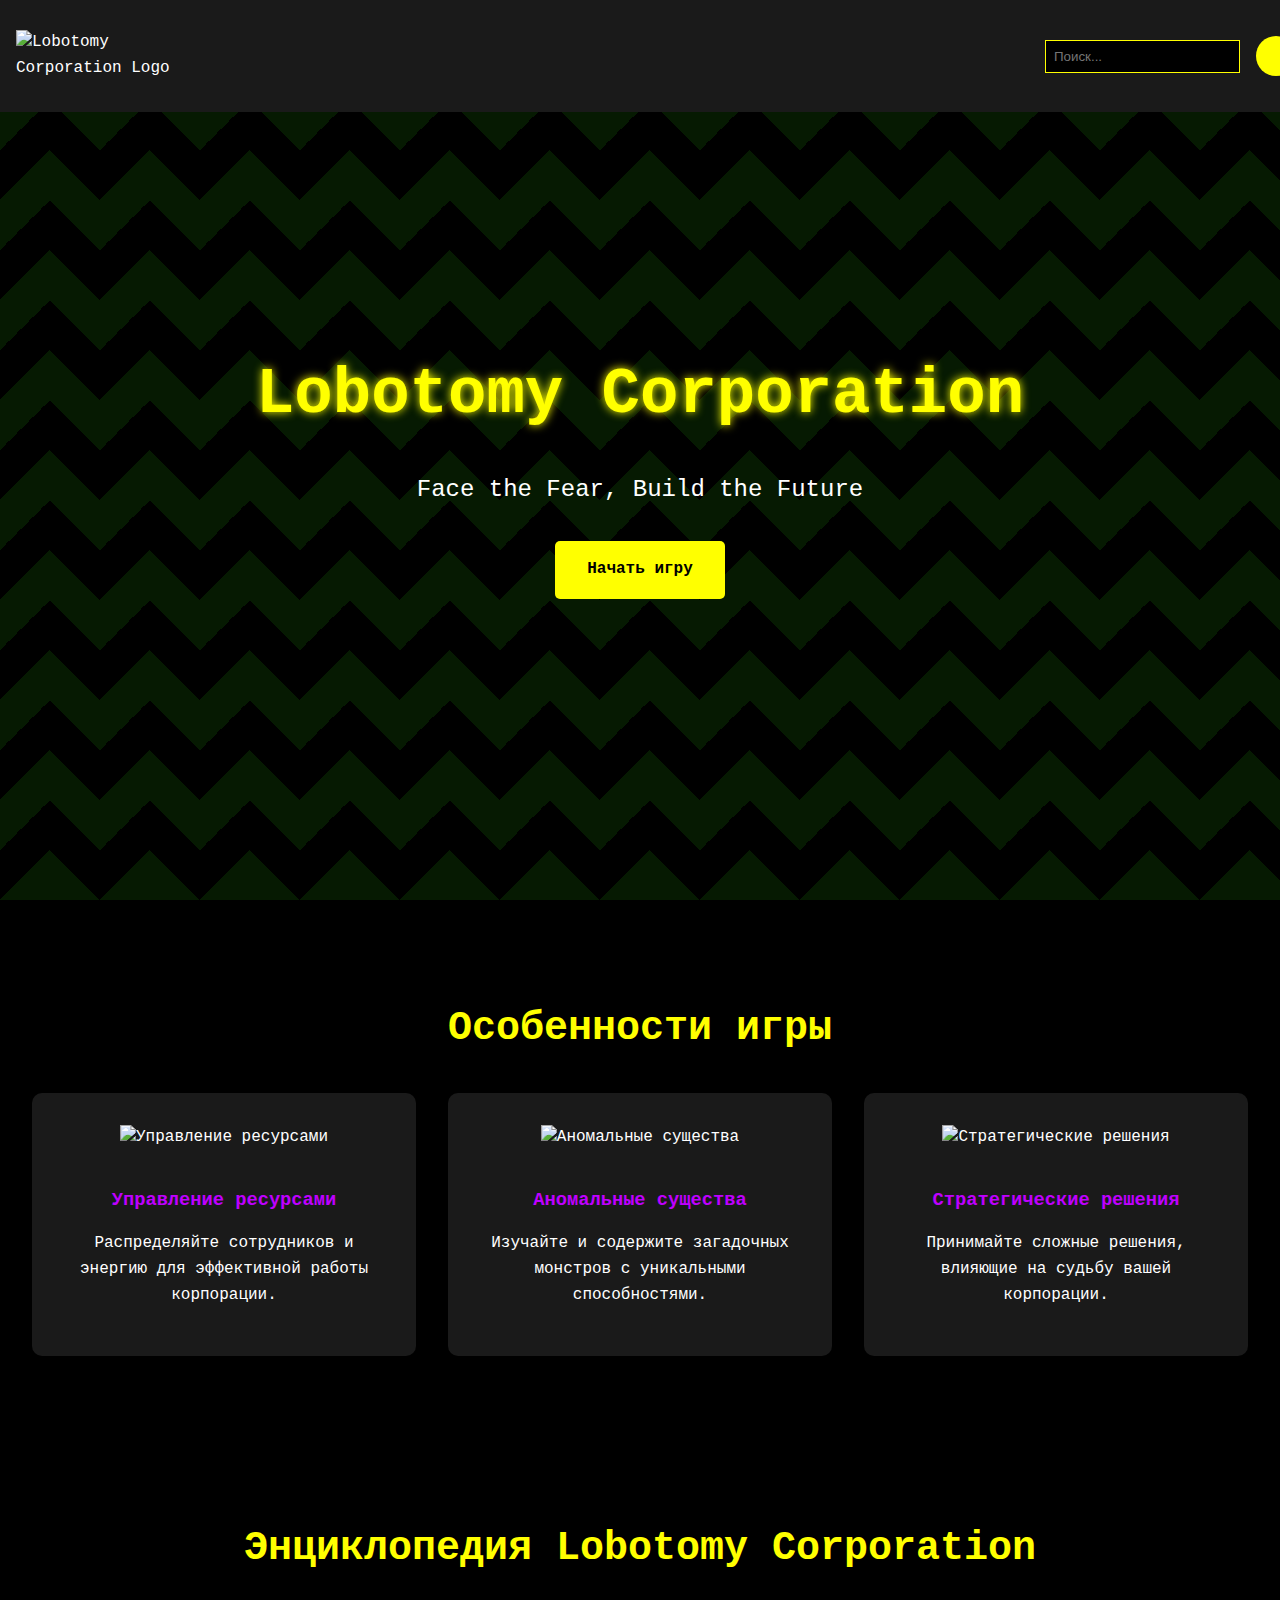
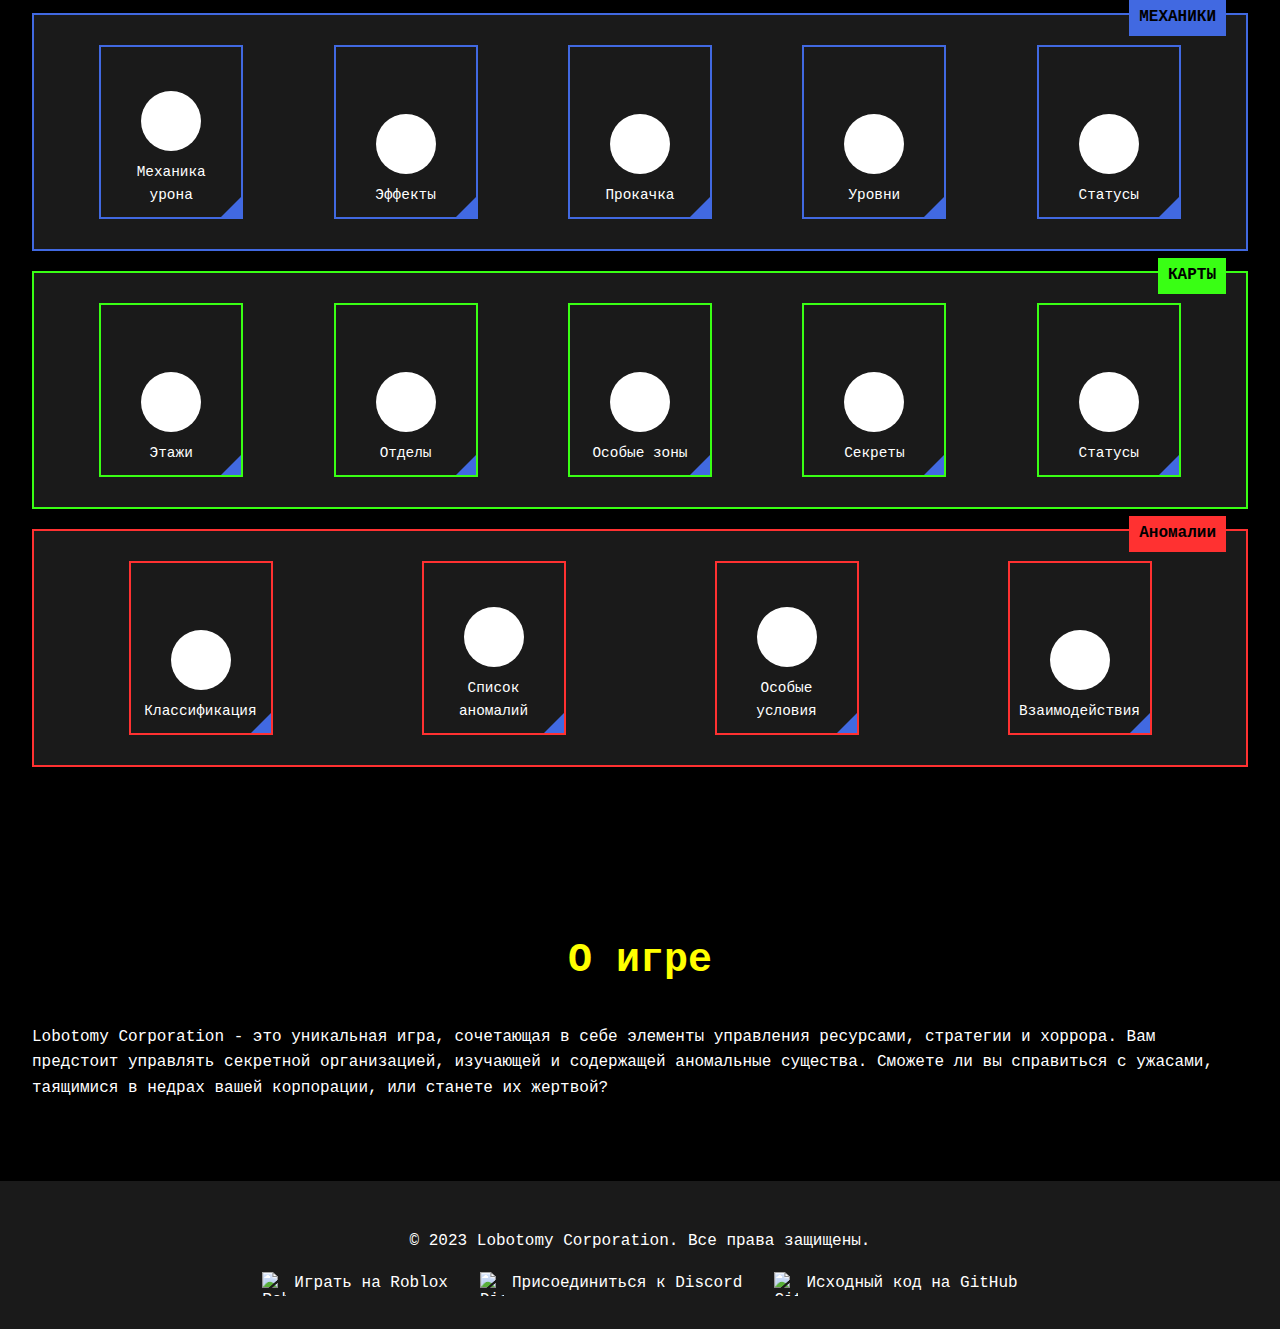
==== index.html @ 6a48220c "initial commit" ====
<!doctype html>
<html>
  <head>
    <meta charset="UTF-8">
    <meta name="viewport" content="width=device-width, initial-scale=1.0">
    <title>Lobotomy Corporation - Face the Fear, Build the Future</title>
    <link href="css/styles.css" rel="stylesheet" type="text/css">
</head>

<body>
    <header>
        <img src="logo.svg" alt="Lobotomy Corporation Logo" class="logo">
        <div class="header-right">
            <div class="search-bar">
                <input type="text" placeholder="Поиск...">
            </div>
            <div class="user-icon"></div>
        </div>
    </header>

    <section class="hero">
        <div class="hero-content">
            <h1>Lobotomy Corporation</h1>
            <p>Face the Fear, Build the Future</p>
            <a href="#" class="cta-button">Начать игру</a>
        </div>
    </section>

    <section class="section">
        <h2 class="section-title">Особенности игры</h2>
        <div class="features">
            <div class="feature">
                <img src="feature1.svg" alt="Управление ресурсами">
                <h3>Управление ресурсами</h3>
                <p>Распределяйте сотрудников и энергию для эффективной работы корпорации.</p>
            </div>
            <div class="feature">
                <img src="feature2.svg" alt="Аномальные существа">
                <h3>Аномальные существа</h3>
                <p>Изучайте и содержите загадочных монстров с уникальными способностями.</p>
            </div>
            <div class="feature">
                <img src="feature3.svg" alt="Стратегические решения">
                <h3>Стратегические решения</h3>
                <p>Принимайте сложные решения, влияющие на судьбу вашей корпорации.</p>
            </div>
        </div>
    </section>

    <section class="section">
        <h2 class="section-title">Энциклопедия Lobotomy Corporation</h2>
        <div class="wiki-container" style="border-color: var(--neon-blue);">
            <div class="wiki-title" style= "background-color: var(--neon-blue);">МЕХАНИКИ</div>
            <div class="wiki-buttons">
                <div class="wiki-button" style="border-color: var(--neon-blue);">
                    <div class="wiki-button-icon"></div>
                    <div class="wiki-button-text">Механика урона</div>
                </div>
                <div class="wiki-button" style="border-color: var(--neon-blue);">
                    <div class="wiki-button-icon"></div>
                    <div class="wiki-button-text">Эффекты</div>
                </div>
                <div class="wiki-button" style="border-color: var(--neon-blue);">
                    <div class="wiki-button-icon"></div>
                    <div class="wiki-button-text">Прокачка</div>
                </div>
                <div class="wiki-button" style="border-color: var(--neon-blue);">
                    <div class="wiki-button-icon"></div>
                    <div class="wiki-button-text">Уровни</div>
                </div>
                <div class="wiki-button" style="border-color: var(--neon-blue);">
                    <div class="wiki-button-icon"></div>
                    <div class="wiki-button-text">Статусы</div>
                </div>
            </div>
        </div>
        <div class="wiki-container" style="border-color: var(--neon-green);">
            <div class="wiki-title" style= "background-color: var(--neon-green);">КАРТЫ</div> 
            <div class="wiki-buttons">
                <div class="wiki-button" style="border-color: var(--neon-green);">
                    <div class="wiki-button-icon"></div>
                    <div class="wiki-button-text">Этажи</div>
                </div>
                <div class="wiki-button" style="border-color: var(--neon-green);">
                    <div class="wiki-button-icon"></div>
                    <div class="wiki-button-text">Отделы</div>
                </div>
                <div class="wiki-button" style="border-color: var(--neon-green);">
                    <div class="wiki-button-icon"></div>
                    <div class="wiki-button-text">Особые зоны</div>
                </div>
                <div class="wiki-button" style="border-color: var(--neon-green);">
                    <div class="wiki-button-icon"></div>
                    <div class="wiki-button-text">Секреты</div>
                </div>
                <div class="wiki-button" style="border-color: var(--neon-green);">
                    <div class="wiki-button-icon"></div>
                    <div class="wiki-button-text">Статусы</div>
                </div>
            </div>
        </div>
        <div class="wiki-container" style="border-color: var(--neon-red);">
            <div class="wiki-title" style= "background-color: var(--neon-red);">Аномалии</div>
            <div class="wiki-buttons" style="border-color: var(--neon-red);">
                <div class="wiki-button" style="border-color: var(--neon-red);">
                    <div class="wiki-button-icon"></div>
                    <div class="wiki-button-text">Классификация</div>
                </div>
                <div class="wiki-button" style="border-color: var(--neon-red);">
                    <div class="wiki-button-icon"></div>
                    <div class="wiki-button-text">Список аномалий</div>
                </div>
                <div class="wiki-button" style="border-color: var(--neon-red);">
                    <div class="wiki-button-icon"></div>
                    <div class="wiki-button-text">Особые условия</div>
                </div>
                <div class="wiki-button" style="border-color: var(--neon-red);">
                    <div class="wiki-button-icon"></div>
                    <div class="wiki-button-text">Взаимодействия</div>
                </div>
            </div>
        </div>
    </section>
    </section>

    

    <section class="section">
        <h2 class="section-title">О игре</h2>
        <p>Lobotomy Corporation - это уникальная игра, сочетающая в себе элементы управления ресурсами, стратегии и хоррора. Вам предстоит управлять секретной организацией, изучающей и содержащей аномальные существа. Сможете ли вы справиться с ужасами, таящимися в недрах вашей корпорации, или станете их жертвой?</p>
    </section>

    <footer>
        <p>© 2023 Lobotomy Corporation. Все права защищены.</p>
        <div class="footer-links">
            <a href="https://www.roblox.com/games/lobotomy-corporation" class="footer-link">
                <img src="roblox-icon.svg" alt="Roblox icon">
                Играть на Roblox
            </a>
            <a href="https://discord.gg/lobotomy-corp" class="footer-link">
                <img src="discord-icon.svg" alt="Discord icon">
                Присоединиться к Discord
            </a>
            <a href="https://github.com/lobotomy-corp" class="footer-link">
                <img src="github-icon.svg" alt="GitHub icon">
                Исходный код на GitHub
            </a>
        </div>
    </footer>

    <script src="js/script.js"></script>
</body>
</html>
---- css/styles.css ----
:root {
        --accent-color: #ffff00;
        --bg-color: #000000;
        --text-color: #ffffff;
        --container-bg: #1a1a1a;
        --neon-green: #39ff14;
        --neon-purple: #bf00ff;
        --neon-blue: #4169e1;
        --neon-red: #ff3131;
    }
    body {
        font-family: 'Courier New', monospace;
        background-color: var(--bg-color);
        color: var(--text-color);
        margin: 0;
        padding: 0;
        line-height: 1.6;
    }
    header {
        background-color: var(--container-bg);
        padding: 1rem;
        display: flex;
        justify-content: space-between;
        align-items: center;
        height: 80px;
        position: fixed;
        width: 100%;
        top: 0;
        z-index: 1000;
    }
    .logo {
        width: 200px;
        height: auto;
    }
    .header-right {
        display: flex;
        align-items: center;
    }
    .search-bar {
        margin-right: 1rem;
    }
    .search-bar input {
        padding: 0.5rem;
        border: 1px solid var(--accent-color);
        background-color: var(--bg-color);
        color: var(--text-color);
    }
    .user-icon {
        width: 40px;
        height: 40px;
        background-color: var(--accent-color);
        border-radius: 50%;
        cursor: pointer;
    }
    .hero {
        height: 100vh;
        display: flex;
        align-items: center;
        justify-content: center;
        text-align: center;
        background: linear-gradient(rgba(0,0,0,0.7), rgba(0,0,0,0.7)), url('hero-bg.jpg');
        background-size: cover;
        background-position: center;
        position: relative;
        overflow: hidden;
    }
    .hero::before {
        content: '';
        position: absolute;
        top: 0;
        left: 0;
        right: 0;
        bottom: 0;
        background: 
            linear-gradient(45deg, var(--neon-green) 25%, transparent 25%) -50px 0,
            linear-gradient(-45deg, var(--neon-green) 25%, transparent 25%) -50px 0,
            linear-gradient(45deg, transparent 75%, var(--neon-green) 75%),
            linear-gradient(-45deg, transparent 75%, var(--neon-green) 75%);
        background-size: 100px 100px;
        opacity: 0.1;
    }
    .hero-content {
        z-index: 1;
    }
    .hero h1 {
        font-size: 4rem;
        margin-bottom: 1rem;
        color: var(--accent-color);
        text-shadow: 0 0 10px var(--accent-color);
    }
    .hero p {
        font-size: 1.5rem;
        margin-bottom: 2rem;
    }
    .cta-button {
        display: inline-block;
        padding: 1rem 2rem;
        background-color: var(--accent-color);
        color: var(--bg-color);
        text-decoration: none;
        font-weight: bold;
        border-radius: 5px;
        transition: all 0.3s ease;
    }
    .cta-button:hover {
        background-color: var(--neon-green);
        box-shadow: 0 0 20px var(--neon-green);
    }
    .section {
        padding: 4rem 2rem;
    }
    .section-title {
        font-size: 2.5rem;
        color: var(--accent-color);
        margin-bottom: 2rem;
        text-align: center;
    }

    .features {
        display: grid;
        grid-template-columns: repeat(auto-fit, minmax(250px, 1fr));
        gap: 2rem;
    }
    .feature {
        background-color: var(--container-bg);
        padding: 2rem;
        border-radius: 10px;
        text-align: center;
        transition: all 0.3s ease;
    }
    .feature:hover {
        transform: translateY(-10px);
        box-shadow: 0 10px 20px rgba(255,255,0,0.2);
    }
    .feature img {
        width: 100px;
        height: 100px;
        margin-bottom: 1rem;
    }
    .feature h3 {
        color: var(--neon-purple);
        margin-bottom: 1rem;
    }

    .wiki-container {
        background-color: var(--container-bg);
        border: 2px solid;
        padding: 20px;
        margin-top: 20px;
        position: relative;
    }
    .wiki-title {
        position: absolute;
        top: -15px;
        right: 20px;
        color: var(--bg-color);
        padding: 5px 10px;
        font-weight: bold;
    }
    .wiki-buttons {
        display: flex;
        justify-content: space-around;
        flex-wrap: wrap;
    }
    .wiki-button {
        width: 120px;
        height: 150px;
        background-color: var(--container-bg);
        border: 2px solid;
        color: var(--text-color);
        display: flex;
        flex-direction: column;
        align-items: center;
        justify-content: flex-end;
        padding: 10px;
        margin: 10px;
        position: relative;
        cursor: pointer;
        transition: all 0.3s ease;
    }
    .wiki-button::after {
        content: '';
        position: absolute;
        bottom: 0;
        right: 0;
        width: 0;
        height: 0;
        border-style: solid;
        border-width: 0 0 20px 20px;
        border-color: transparent transparent var(--neon-blue) transparent;
    }
    .wiki-button:hover {
        background-color: var(--neon-blue);
        color: var(--bg-color);
    }
    .wiki-button-icon {
        width: 60px;
        height: 60px;
        background-color: var(--text-color);
        border-radius: 50%;
        margin-bottom: 10px;
    }
    .wiki-button-text {
        text-align: center;
        font-size: 0.9em;
    }
    footer {
        background-color: var(--container-bg);
        padding: 2rem;
        text-align: center;
    }
    .footer-links {
        display: flex;
        justify-content: center;
        gap: 2rem;
        margin-top: 1rem;
    }
    .footer-link {
        display: flex;
        align-items: center;
        color: var(--text-color);
        text-decoration: none;
    }
    .footer-link img {
        width: 24px;
        height: 24px;
        margin-right: 0.5rem;
    }
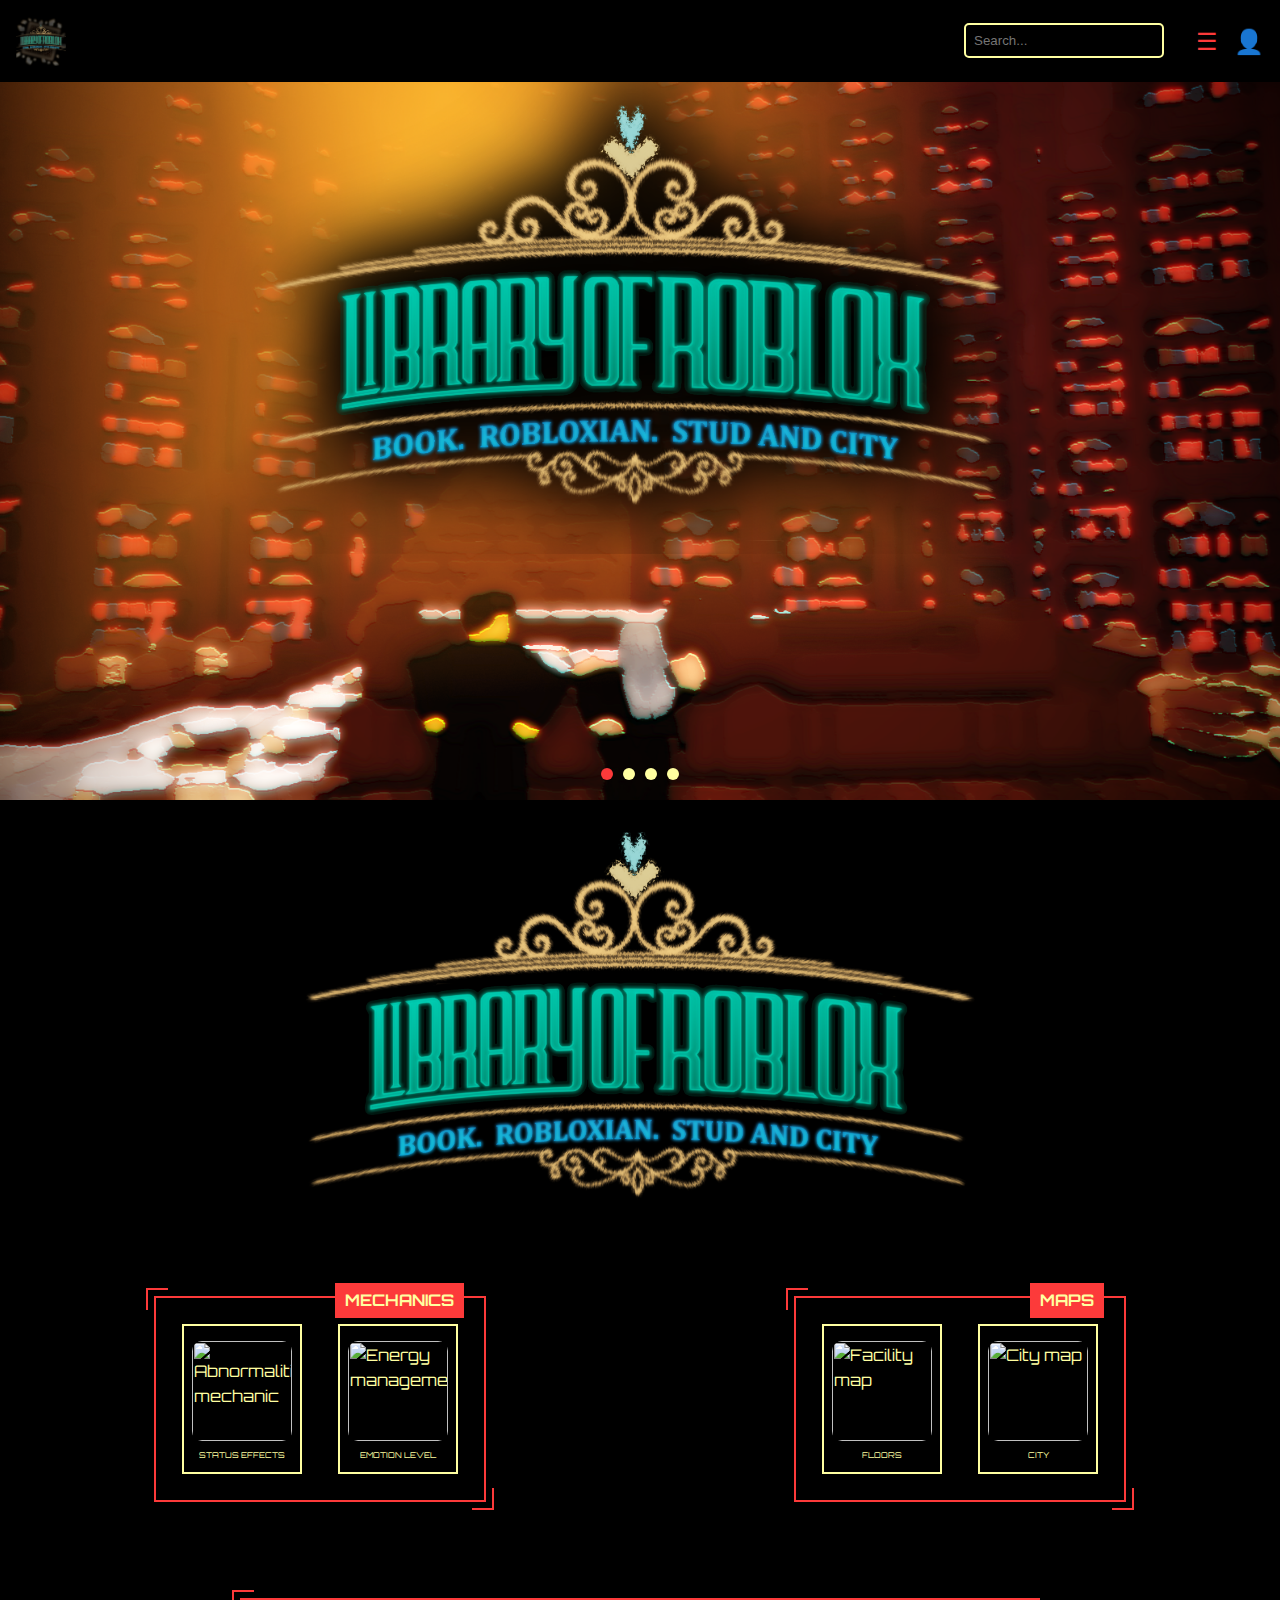
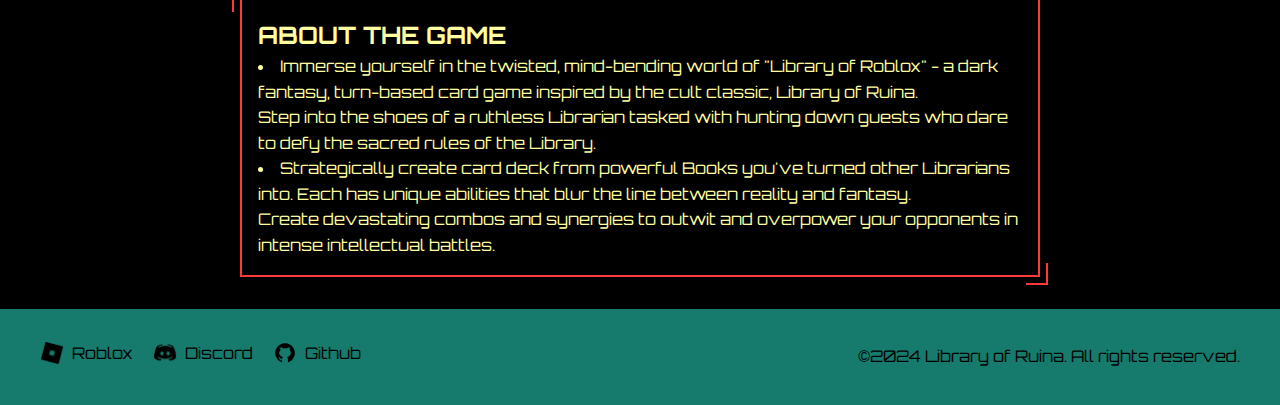
==== commit b15f9353: "frontend updated" ====
--- a/index.html
+++ b/index.html
@@ -1,153 +1,93 @@
-<!doctype html>
 <html>
-  <head>
-    <meta charset="UTF-8">
-    <meta name="viewport" content="width=device-width, initial-scale=1.0">
-    <title>Lobotomy Corporation - Face the Fear, Build the Future</title>
-    <link href="css/styles.css" rel="stylesheet" type="text/css">
+<head>
+    <title>Lobotomy Corporation Game Hub</title>
+    <link rel="stylesheet" href="style/styles.css">
+    <link href="https://fonts.googleapis.com/css2?family=Orbitron:wght@400;700&display=swap" rel="stylesheet">
 </head>
-
 <body>
     <header>
-        <img src="logo.svg" alt="Lobotomy Corporation Logo" class="logo">
+        <img src="" alt="Lobotomy Corporation logo" class="logo">
         <div class="header-right">
             <div class="search-bar">
-                <input type="text" placeholder="Поиск...">
+                <input type="text" placeholder="Search...">
             </div>
-            <div class="user-icon"></div>
+            <div class="burger-menu">☰</div>
+            <div class="account-icon">👤</div>
         </div>
     </header>
 
-    <section class="hero">
-        <div class="hero-content">
-            <h1>Lobotomy Corporation</h1>
-            <p>Face the Fear, Build the Future</p>
-            <a href="#" class="cta-button">Начать игру</a>
-        </div>
-    </section>
+    <main>
+        <section class="hero-section">
+            <img src="" alt="Dystopian cityscape game screenshot" class="hero-image" id="heroImage">
+            <div class="navigation-bullets" id="navBullets"></div>
+        </section>
 
-    <section class="section">
-        <h2 class="section-title">Особенности игры</h2>
-        <div class="features">
-            <div class="feature">
-                <img src="feature1.svg" alt="Управление ресурсами">
-                <h3>Управление ресурсами</h3>
-                <p>Распределяйте сотрудников и энергию для эффективной работы корпорации.</p>
-            </div>
-            <div class="feature">
-                <img src="feature2.svg" alt="Аномальные существа">
-                <h3>Аномальные существа</h3>
-                <p>Изучайте и содержите загадочных монстров с уникальными способностями.</p>
-            </div>
-            <div class="feature">
-                <img src="feature3.svg" alt="Стратегические решения">
-                <h3>Стратегические решения</h3>
-                <p>Принимайте сложные решения, влияющие на судьбу вашей корпорации.</p>
-            </div>
-        </div>
-    </section>
+        <section class="game-logo">
+            <img src="" alt="Lobotomy Corporation extended logo">
+        </section>
 
-    <section class="section">
-        <h2 class="section-title">Энциклопедия Lobotomy Corporation</h2>
-        <div class="wiki-container" style="border-color: var(--neon-blue);">
-            <div class="wiki-title" style= "background-color: var(--neon-blue);">МЕХАНИКИ</div>
-            <div class="wiki-buttons">
-                <div class="wiki-button" style="border-color: var(--neon-blue);">
-                    <div class="wiki-button-icon"></div>
-                    <div class="wiki-button-text">Механика урона</div>
-                </div>
-                <div class="wiki-button" style="border-color: var(--neon-blue);">
-                    <div class="wiki-button-icon"></div>
-                    <div class="wiki-button-text">Эффекты</div>
-                </div>
-                <div class="wiki-button" style="border-color: var(--neon-blue);">
-                    <div class="wiki-button-icon"></div>
-                    <div class="wiki-button-text">Прокачка</div>
-                </div>
-                <div class="wiki-button" style="border-color: var(--neon-blue);">
-                    <div class="wiki-button-icon"></div>
-                    <div class="wiki-button-text">Уровни</div>
-                </div>
-                <div class="wiki-button" style="border-color: var(--neon-blue);">
-                    <div class="wiki-button-icon"></div>
-                    <div class="wiki-button-text">Статусы</div>
+        <nav class="navigation">
+            <div class="nav-category cage-container">
+                <div class="wiki-title">MECHANICS</div> 
+                <div class="nav-buttons">
+                    <div class="wiki-button">
+                    <a href="game/mechanics/abnormalities" class="nav-button">
+                        <img src="" alt="Abnormalities mechanic">
+                        <span class="wiki-button-text">STATUS EFFECTS</span>
+                    </a>
+                    </div>
+
+                    <div class="wiki-button">
+                    <a href="game/mechanics/energy" class="nav-button">
+                        <img src="" alt="Energy management">
+                        <span class="wiki-button-text">EMOTION LEVEL</span>
+                    </a>
+                    </div>  
                 </div>
             </div>
-        </div>
-        <div class="wiki-container" style="border-color: var(--neon-green);">
-            <div class="wiki-title" style= "background-color: var(--neon-green);">КАРТЫ</div> 
-            <div class="wiki-buttons">
-                <div class="wiki-button" style="border-color: var(--neon-green);">
-                    <div class="wiki-button-icon"></div>
-                    <div class="wiki-button-text">Этажи</div>
-                </div>
-                <div class="wiki-button" style="border-color: var(--neon-green);">
-                    <div class="wiki-button-icon"></div>
-                    <div class="wiki-button-text">Отделы</div>
-                </div>
-                <div class="wiki-button" style="border-color: var(--neon-green);">
-                    <div class="wiki-button-icon"></div>
-                    <div class="wiki-button-text">Особые зоны</div>
-                </div>
-                <div class="wiki-button" style="border-color: var(--neon-green);">
-                    <div class="wiki-button-icon"></div>
-                    <div class="wiki-button-text">Секреты</div>
-                </div>
-                <div class="wiki-button" style="border-color: var(--neon-green);">
-                    <div class="wiki-button-icon"></div>
-                    <div class="wiki-button-text">Статусы</div>
+            <div class="nav-category cage-container">
+                <div class="wiki-title">MAPS</div> 
+                <div class="nav-buttons">
+                    <div class="wiki-button">
+                    <a href="game/maps/facility" class="nav-button">
+                        <img src="" alt="Facility map">
+                        <span class="wiki-button-text">FLOORS</span>
+                    </a>
+                    </div>
+
+                    <div class="wiki-button">
+                    <a href="game/maps/city" class="nav-button">
+                        <img src="" alt="City map">
+                        <span class="wiki-button-text">CITY</span>
+                    </a>
+                    </div>
                 </div>
             </div>
-        </div>
-        <div class="wiki-container" style="border-color: var(--neon-red);">
-            <div class="wiki-title" style= "background-color: var(--neon-red);">Аномалии</div>
-            <div class="wiki-buttons" style="border-color: var(--neon-red);">
-                <div class="wiki-button" style="border-color: var(--neon-red);">
-                    <div class="wiki-button-icon"></div>
-                    <div class="wiki-button-text">Классификация</div>
-                </div>
-                <div class="wiki-button" style="border-color: var(--neon-red);">
-                    <div class="wiki-button-icon"></div>
-                    <div class="wiki-button-text">Список аномалий</div>
-                </div>
-                <div class="wiki-button" style="border-color: var(--neon-red);">
-                    <div class="wiki-button-icon"></div>
-                    <div class="wiki-button-text">Особые условия</div>
-                </div>
-                <div class="wiki-button" style="border-color: var(--neon-red);">
-                    <div class="wiki-button-icon"></div>
-                    <div class="wiki-button-text">Взаимодействия</div>
-                </div>
+        </nav>
+
+        <section class="game-info">
+            <div class="cage-container">
+                <h2>ABOUT THE GAME</h2>
+                <li>Immerse yourself in the twisted, mind-bending world of "Library of Roblox" - a dark fantasy, turn-based card game inspired by the cult classic, Library of Ruina.</li>
+                <p>Step into the shoes of a ruthless Librarian tasked with hunting down guests who dare to defy the sacred rules of the Library.</p>
+               
+                <li>Strategically create card deck from powerful Books you've turned other Librarians into. Each has unique abilities that blur the line between reality and fantasy.</li>
+                <p>Create devastating combos and synergies to outwit and overpower your opponents in intense intellectual battles.</p>
             </div>
-        </div>
-    </section>
-    </section>
-
-    
-
-    <section class="section">
-        <h2 class="section-title">О игре</h2>
-        <p>Lobotomy Corporation - это уникальная игра, сочетающая в себе элементы управления ресурсами, стратегии и хоррора. Вам предстоит управлять секретной организацией, изучающей и содержащей аномальные существа. Сможете ли вы справиться с ужасами, таящимися в недрах вашей корпорации, или станете их жертвой?</p>
-    </section>
+        </section>
+    </main>
 
     <footer>
-        <p>© 2023 Lobotomy Corporation. Все права защищены.</p>
-        <div class="footer-links">
-            <a href="https://www.roblox.com/games/lobotomy-corporation" class="footer-link">
-                <img src="roblox-icon.svg" alt="Roblox icon">
-                Играть на Roblox
-            </a>
-            <a href="https://discord.gg/lobotomy-corp" class="footer-link">
-                <img src="discord-icon.svg" alt="Discord icon">
-                Присоединиться к Discord
-            </a>
-            <a href="https://github.com/lobotomy-corp" class="footer-link">
-                <img src="github-icon.svg" alt="GitHub icon">
-                Исходный код на GitHub
-            </a>
+        <div class="footer-content">
+            <div class="footer-links">
+                <a href="https://www.roblox.com/games/17397430990"><img src="" alt="Roblox icon">Roblox</a>
+                <a href="https://discord.gg/placeholder"><img src="" alt="Discord icon">Discord</a>
+                <a href="https://github.com/DomDotDot/LibraryOfRobloxia"><img src="" alt="GitHub icon">Github</a>
+            </div>
+            <p>©2024 Library of Ruina. All rights reserved.</p>
         </div>
     </footer>
 
-    <script src="js/script.js"></script>
+    <script src=js/script.js></script>
 </body>
 </html>--- a/style/styles.css
+++ b/style/styles.css
@@ -0,0 +1,258 @@
+/* Reset and base styles */
+* {
+    margin: 0;
+    padding: 0;
+    box-sizing: border-box;
+}
+
+body {
+    font-family: 'Orbitron', sans-serif;
+    background-color: #000000;
+    color: #FFFFA1;
+    line-height: 1.6;
+}
+
+/* Header styles */
+header {
+    background-color: #000000;
+    padding: 1rem;
+    position: fixed;
+    width: 100%;
+    top: 0;
+    z-index: 1000;
+    display: flex;
+    justify-content: space-between;
+    align-items: center;
+}
+
+.logo {
+    height: 50px;
+}
+
+.header-right {
+    display: flex;
+    align-items: center;
+}
+
+.search-bar {
+    margin-right: 1rem;
+    width: 200px;
+}
+
+.search-bar input {
+    width: 100%;
+    padding: 0.5rem;
+    border: 2px solid #FFFFA1;
+    border-radius: 5px;
+    background-color: #000000;
+    color: #FFFFA1;
+}
+
+.burger-menu, .account-icon {
+    font-size: 1.5rem;
+    cursor: pointer;
+    color: #FC3A3A;
+    margin-left: 1rem;
+}
+
+/* Main content styles */
+main {
+    padding-top: 80px;
+}
+
+.hero-section {
+    position: relative;
+    height: 80vh;
+    overflow: hidden;
+}
+
+.hero-image {
+    width: 100%;
+    height: 100%;
+    object-fit: cover;
+    transition: opacity 0.5s ease-in-out;
+}
+
+.navigation-bullets {
+    position: absolute;
+    bottom: 20px;
+    left: 50%;
+    transform: translateX(-50%);
+    display: flex;
+    gap: 10px;
+}
+
+.bullet {
+    width: 12px;
+    height: 12px;
+    border-radius: 50%;
+    background-color: #FFFFA1;
+    cursor: pointer;
+    transition: background-color 0.3s ease;
+}
+
+.bullet.active {
+    background-color: #FC3A3A;
+}
+
+.game-logo {
+    text-align: center;
+    padding: 2rem 0;
+}
+
+.game-logo img {
+    max-width: 80%;
+    height: auto;
+}
+
+.navigation {
+    display: flex;
+    justify-content: space-evenly;
+    padding: 2rem 0;
+}
+
+.nav-category {
+    padding: 1rem;
+}
+
+.nav-category h2 {
+    color: #FFFFA1;
+    margin-bottom: 1rem;
+    text-transform: uppercase;
+}
+
+.nav-buttons {
+    display: flex;
+    gap: 1rem;
+}
+
+.nav-button {
+    display: flex;
+    flex-direction: column;
+    align-items: center;
+    text-decoration: none;
+    color: #FFFFA1;
+}
+
+.nav-button img {
+    width: 100px;
+    height: 100px;
+    object-fit: cover;
+    border-radius: 10px;
+    margin-bottom: 0.5rem;
+}
+
+.wiki-title {
+    position: absolute;
+    top: -15px;
+    right: 20px;
+    color: var(--bg-color);
+    padding: 5px 10px;
+    font-weight: bold;
+    background-color: #FC3A3A;
+}
+
+.wiki-button {
+    width: 120px;
+    height: 150px;
+    background-color: var(--container-bg);
+    border: 2px solid;
+    color: var(--text-color);
+    display: flex;
+    flex-direction: column;
+    align-items: center;
+    justify-content: flex-end;
+    padding: 10px;
+    margin: 10px;
+    position: relative;
+    cursor: pointer;
+    transition: all 0.3s ease;
+}
+
+.wiki-button:hover {
+    background-color: var(--neon-blue);
+    color: var(--bg-color);
+}
+.wiki-button-icon {
+    width: 60px;
+    height: 60px;
+    background-color: var(--text-color);
+    border-radius: 50%;
+    margin-bottom: 10px;
+}
+.wiki-button-text {
+    text-align: center;
+    font-size: 0.5Rem;
+}
+
+.game-info, .nav-category {
+    max-width: 800px;
+    margin: 2rem auto;
+}
+
+.cage-container {
+    border: 2px solid #FC3A3A;
+    padding: 1rem;
+    position: relative;
+}
+
+.cage-container::before, .cage-container::after {
+    content: '';
+    position: absolute;
+    width: 20px;
+    height: 20px;
+    border: 2px solid #FC3A3A;
+}
+
+.cage-container::before {
+    top: -10px;
+    left: -10px;
+    border-right: none;
+    border-bottom: none;
+}
+
+.cage-container::after {
+    bottom: -10px;
+    right: -10px;
+    border-left: none;
+    border-top: none;
+}
+
+/* Footer styles */
+footer {
+    background-color: #167A6C;
+    color: #000000;
+    padding: 2rem;
+    margin-top: 2rem;
+}
+
+.footer-content {
+    display: flex;
+    justify-content: space-between;
+    align-items: center;
+    max-width: 1200px;
+    margin: 0 auto;
+}
+
+.footer-links a {
+    color: #000000;
+    text-decoration: none;
+    margin-right: 1rem;
+    display: inline-flex;
+    align-items: center;
+}
+
+.footer-links img {
+    width: 24px;
+    height: 24px;
+    margin-right: 0.5rem;
+}
+
+/* Typography */
+h1, h2, h3 {
+    text-transform: uppercase;
+}
+
+p {
+    text-transform: none;
+}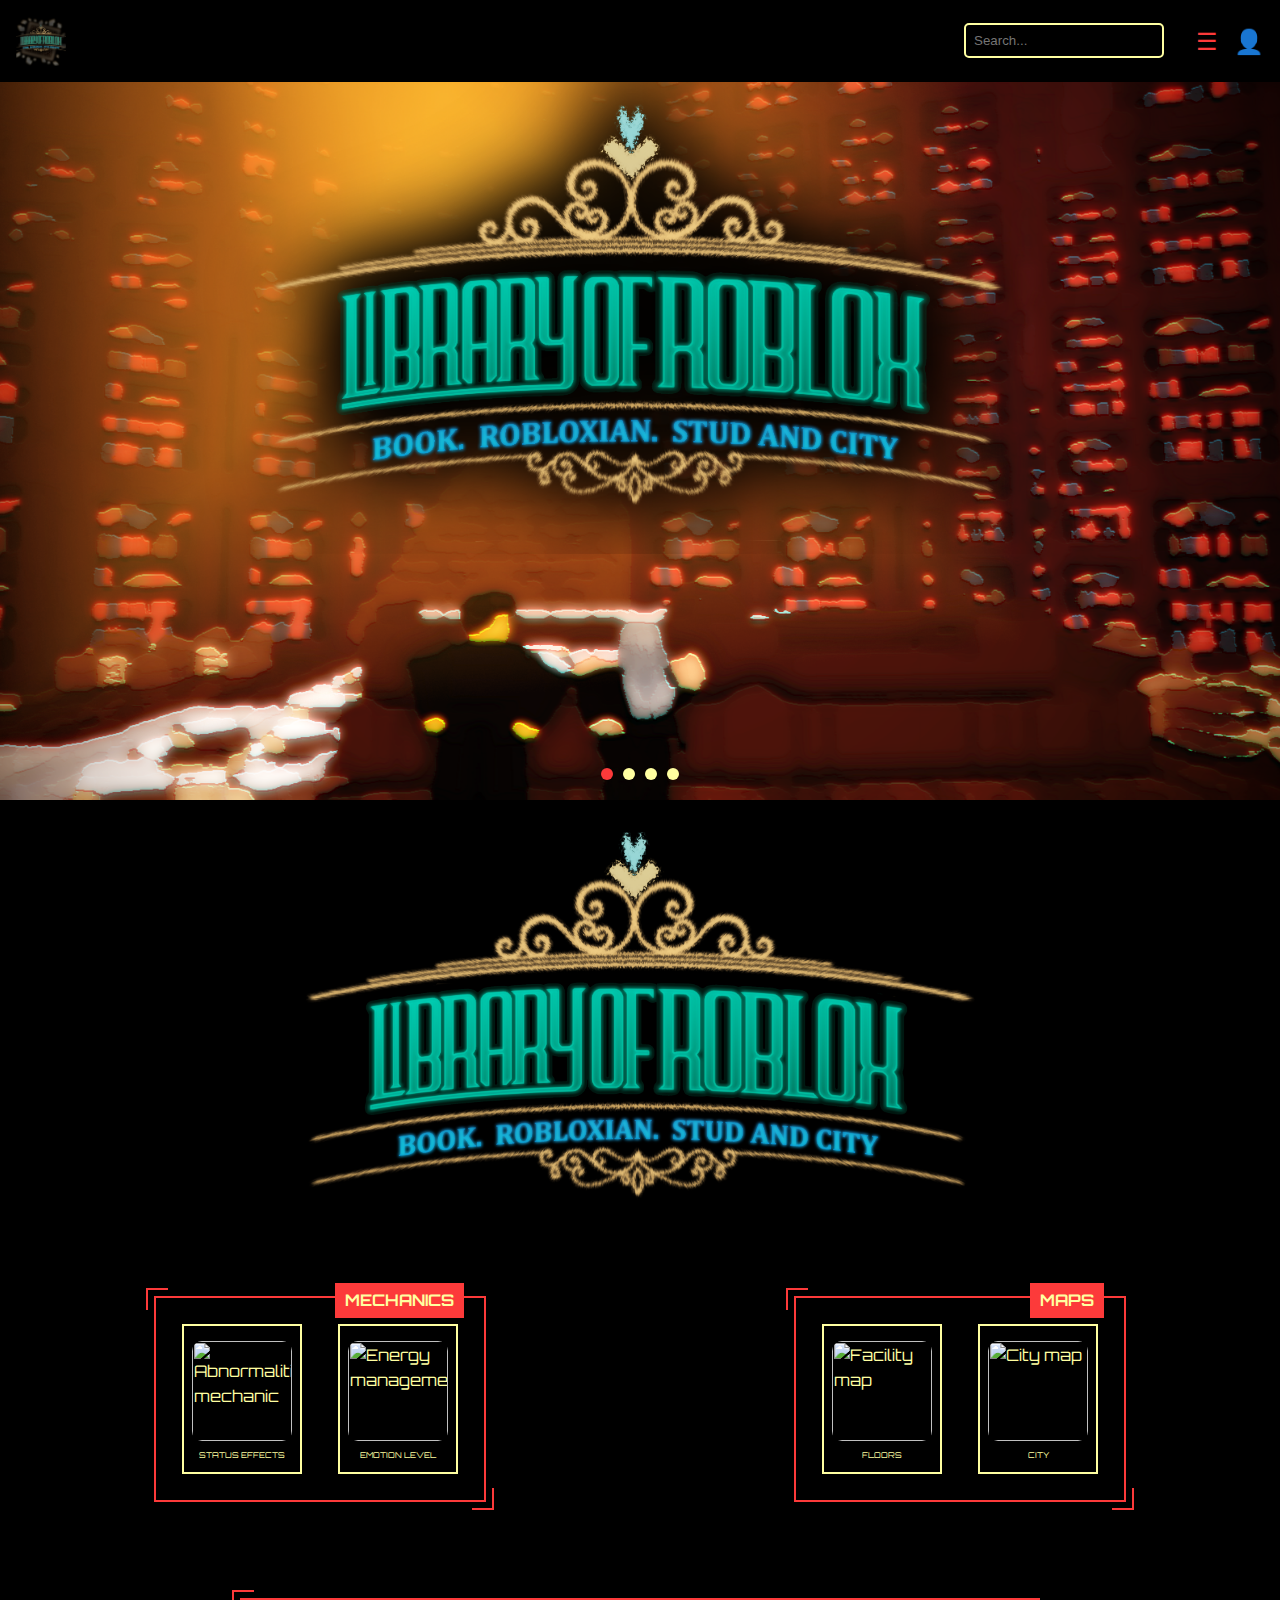
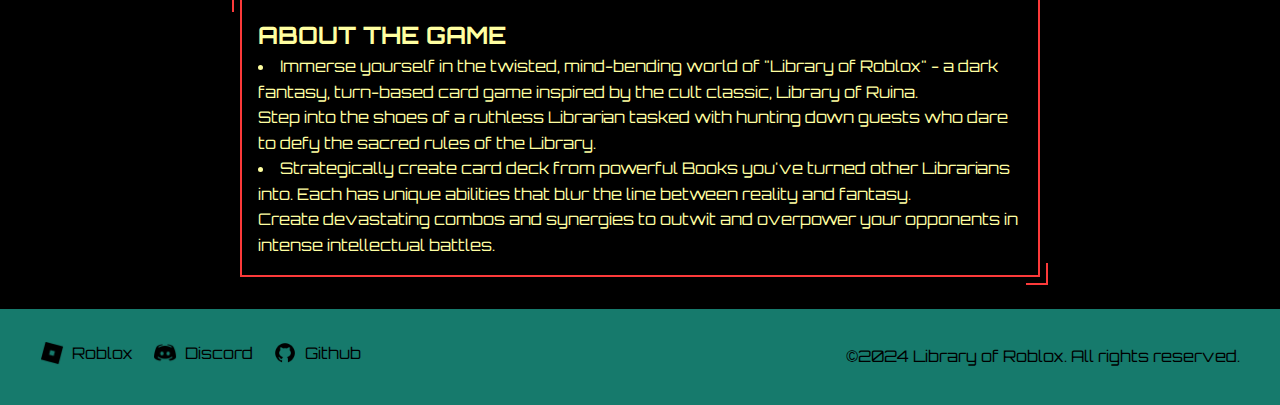
==== commit 491c72ea: "fixed typo errors" ====
--- a/index.html
+++ b/index.html
@@ -84,7 +84,7 @@
                 <a href="https://discord.gg/placeholder"><img src="" alt="Discord icon">Discord</a>
                 <a href="https://github.com/DomDotDot/LibraryOfRobloxia"><img src="" alt="GitHub icon">Github</a>
             </div>
-            <p>©2024 Library of Ruina. All rights reserved.</p>
+            <p>©2024 Library of Roblox. All rights reserved.</p>
         </div>
     </footer>
 
